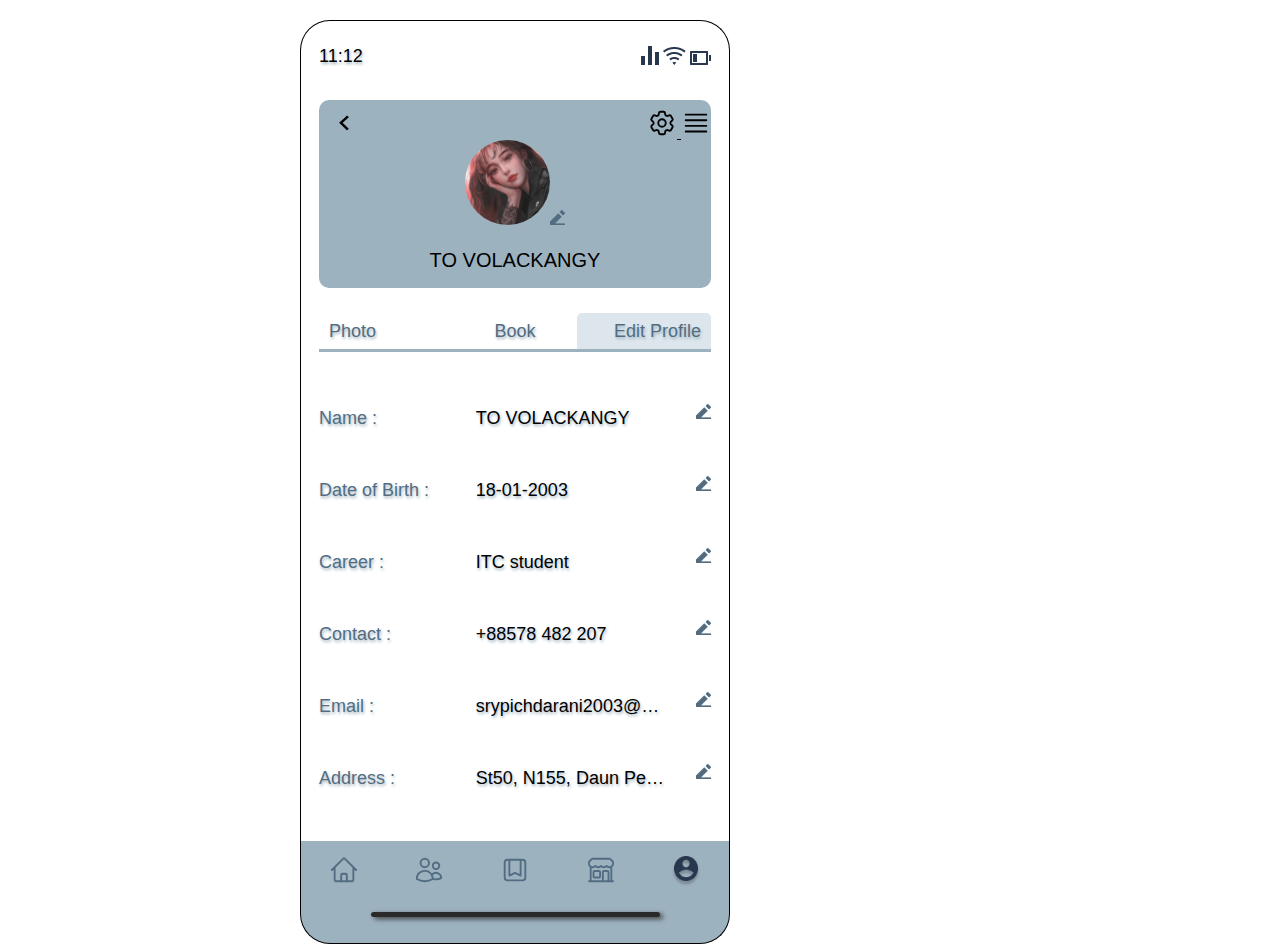
==== index.html @ e08df081 "rename to index.html" ====
<!DOCTYPE html>
<html lang="en">
<head>
    <meta charset="UTF-8">
    <meta name="viewport" content="width=device-width, initial-scale=1.0">
    <title>Document</title>
    <link rel="stylesheet" href="/assets/css/profile.css">
</head>
<body>
     <div class="wrapper">
        <div class="p1">
           <div class="row1">
                
                <div class="text-font">11:12</div>
                <div class="image_gr">
                  <img src="/assets/image/serverVector.png" alt="">
                  <img src="/assets/image/wifiSignal.png" alt="">
                  <img src="/assets/image/battery.png" alt="">
               </div>
            </div>
            <div class="row2">
               <div class="row2-1">
                  <div>
                     <img style="padding: 20px;" src="/assets/image/arrow.png" alt="">
                  </div>
                  <div class="img-gr">
                    <!-- <img src="/assets/image/tirer.png" alt=""> -->
                    <!-- <img src="/assets/image/Vector.png" alt=""> -->
                    <a href="/page5.html" style="color: black;" target="_parent">
                     <svg class="setting w-6 h-6" style="height: 30px; width: 30px;"xmlns="http://www.w3.org/2000/svg" fill="none" viewBox="0 0 24 24" stroke-width="1.5" stroke="currentColor" >
                        <path stroke-linecap="round" stroke-linejoin="round" d="M9.594 3.94c.09-.542.56-.94 1.11-.94h2.593c.55 0 1.02.398 1.11.94l.213 1.281c.063.374.313.686.645.87.074.04.147.083.22.127.324.196.72.257 1.075.124l1.217-.456a1.125 1.125 0 011.37.49l1.296 2.247a1.125 1.125 0 01-.26 1.431l-1.003.827c-.293.24-.438.613-.431.992a6.759 6.759 0 010 .255c-.007.378.138.75.43.99l1.005.828c.424.35.534.954.26 1.43l-1.298 2.247a1.125 1.125 0 01-1.369.491l-1.217-.456c-.355-.133-.75-.072-1.076.124a6.57 6.57 0 01-.22.128c-.331.183-.581.495-.644.869l-.213 1.28c-.09.543-.56.941-1.11.941h-2.594c-.55 0-1.02-.398-1.11-.94l-.213-1.281c-.062-.374-.312-.686-.644-.87a6.52 6.52 0 01-.22-.127c-.325-.196-.72-.257-1.076-.124l-1.217.456a1.125 1.125 0 01-1.369-.49l-1.297-2.247a1.125 1.125 0 01.26-1.431l1.004-.827c.292-.24.437-.613.43-.992a6.932 6.932 0 010-.255c.007-.378-.138-.75-.43-.99l-1.004-.828a1.125 1.125 0 01-.26-1.43l1.297-2.247a1.125 1.125 0 011.37-.491l1.216.456c.356.133.751.072 1.076-.124.072-.044.146-.087.22-.128.332-.183.582-.495.644-.869l.214-1.281z" />
                        <path stroke-linecap="round" stroke-linejoin="round" d="M15 12a3 3 0 11-6 0 3 3 0 016 0z" />
                     </svg>
                    </a>

                    <svg style="height: 30px; width: 30px;" xmlns="http://www.w3.org/2000/svg" fill="none" viewBox="0 0 24 24" stroke-width="1.5" stroke="currentColor" class="w-6 h-6 setting">
                       <path stroke-linecap="round" stroke-linejoin="round" d="M3.75 5.25h16.5m-16.5 4.5h16.5m-16.5 4.5h16.5m-16.5 4.5h16.5" />
                     </svg>
                     
                    
                 </div>
               </div>
               <div class="img-profile-div">
                  <img class='img-profile' src="/assets/image/page6/face2.jpg" alt="">
                  <div><img style="padding-top: 70px;"src="assets\image\pen.png" alt="pen-edit"></div>
                </div>
               <div><p style="font-family:'Lucida Sans', 'Lucida Sans Regular', 'Lucida Grande', 'Lucida Sans Unicode', Geneva, Verdana, sans-serif;font-size: 20px;">TO VOLACKANGY</p></div>
            </div>

            <div class="row3">
               
                  <a class="font f1 text-font" href="/page3.html" target="_parent" style="text-decoration:none"><div >Photo</div></a>
                  <div class="font f2 text-font">Book</div>
                  <div class="font f3 text-font">Edit Profile</div>
                  
            </div>
            <div class="line"></div>

            <div class="Row_info">
               <div>
                  <li class="lists">
                     <div class="list-title text-font">Name :</div>  
                     <div class=" list_col">
                        <div class="list-text text-font">TO  VOLACKANGY</div>
                        <div>
                           <img src="/assets/image/pen.png" alt="">
                        </div>
                     </div> 
                  </li>
                  <li class="lists" >
                     <div class="list-title text-font">Date of Birth :</div>
                     <div class=" list_col">
                        <div class="list-text text-font">18-01-2003</div>
                        <div>
                           <img src="/assets/image/pen.png" alt="">
                        </div>
                     </div>
                  </li>
                  <li class="lists">
                     <div class="list-title text-font">Career :</div>
                     <div class=" list_col">
                        <div class="list-text text-font">ITC student</div>
                        <div>
                           <img src="/assets/image/pen.png" alt="">
                        </div>
                     </div>
                  </li>
                  <li class="lists">
                     <div class="list-title text-font">Contact :</div>
                     <div class=" list_col">
                        <div class="list-text text-font">+88578 482 207</div>
                        <div>
                           <img src="/assets/image/pen.png" alt="">
                        </div>
                     </div>
                  </li>
                  <li class="lists">
                     <div class="list-title text-font">Email :</div>
                     <div class=" list_col">
                        <div class="list-text text-font">srypichdarani2003@gmail.com</div>
                        <div>
                           <img src="/assets/image/pen.png" alt="">
                        </div>
                     </div>
                  </li>
                  <li class="lists">
                     <div class="list-title text-font">Address :</div>
                     <div class=" list_col">
                        <div class="list-text text-font">St50, N155, Daun Penh, Phnom Penh of Cambodia</div>
                        <div>
                           <img src="/assets/image/pen.png" alt="">
                        </div>
                     </div>
                  </li>
               </div>
                
            </div>   
        </div>
        <div class="p2">
            <div class="p2-bottom">
               <a href="/page6.html" target="_parent">
                  <svg xmlns="http://www.w3.org/2000/svg" fill="none" viewBox="0 0 24 24" stroke-width="1.5" stroke="currentColor" class="w-6 h-6 Icon icon-style">
                     <path stroke-linecap="round" stroke-linejoin="round" d="M2.25 12l8.954-8.955c.44-.439 1.152-.439 1.591 0L21.75 12M4.5 9.75v10.125c0 .621.504 1.125 1.125 1.125H9.75v-4.875c0-.621.504-1.125 1.125-1.125h2.25c.621 0 1.125.504 1.125 1.125V21h4.125c.621 0 1.125-.504 1.125-1.125V9.75M8.25 21h8.25" />
                   </svg>
                   
               </a>
               <a href="/page8.html">
                  <svg  xmlns="http://www.w3.org/2000/svg" fill="none" viewBox="0 0 24 24" stroke-width="1.5" stroke="currentColor" class="w-6 h-6 Icon icon-style">
                     <path stroke-linecap="round" stroke-linejoin="round" d="M15 19.128a9.38 9.38 0 002.625.372 9.337 9.337 0 004.121-.952 4.125 4.125 0 00-7.533-2.493M15 19.128v-.003c0-1.113-.285-2.16-.786-3.07M15 19.128v.106A12.318 12.318 0 018.624 21c-2.331 0-4.512-.645-6.374-1.766l-.001-.109a6.375 6.375 0 0111.964-3.07M12 6.375a3.375 3.375 0 11-6.75 0 3.375 3.375 0 016.75 0zm8.25 2.25a2.625 2.625 0 11-5.25 0 2.625 2.625 0 015.25 0z" />
                   </svg>
               </a>
               <div>
                  <svg xmlns="http://www.w3.org/2000/svg" fill="none" viewBox="0 0 24 24" stroke-width="1.5" stroke="currentColor" class="w-6 h-6 Icon icon-style">
                     <path stroke-linecap="round" stroke-linejoin="round" d="M16.5 3.75V16.5L12 14.25 7.5 16.5V3.75m9 0H18A2.25 2.25 0 0120.25 6v12A2.25 2.25 0 0118 20.25H6A2.25 2.25 0 013.75 18V6A2.25 2.25 0 016 3.75h1.5m9 0h-9" />
                   </svg>
                   
               </div>
               <div >
                  <svg  xmlns="http://www.w3.org/2000/svg" fill="none" viewBox="0 0 24 24" stroke-width="1.5" stroke="currentColor" class="w-6 h-6 Icon icon-style">
                     <path stroke-linecap="round" stroke-linejoin="round" d="M13.5 21v-7.5a.75.75 0 01.75-.75h3a.75.75 0 01.75.75V21m-4.5 0H2.36m11.14 0H18m0 0h3.64m-1.39 0V9.349m-16.5 11.65V9.35m0 0a3.001 3.001 0 003.75-.615A2.993 2.993 0 009.75 9.75c.896 0 1.7-.393 2.25-1.016a2.993 2.993 0 002.25 1.016c.896 0 1.7-.393 2.25-1.016a3.001 3.001 0 003.75.614m-16.5 0a3.004 3.004 0 01-.621-4.72L4.318 3.44A1.5 1.5 0 015.378 3h13.243a1.5 1.5 0 011.06.44l1.19 1.189a3 3 0 01-.621 4.72m-13.5 8.65h3.75a.75.75 0 00.75-.75V13.5a.75.75 0 00-.75-.75H6.75a.75.75 0 00-.75.75v3.75c0 .415.336.75.75.75z" />
                  </svg>                   
               </div>
               <!-- <div>
                  <svg xmlns="http://www.w3.org/2000/svg" fill="none" viewBox="0 0 24 24" stroke-width="1.5" stroke="currentColor" class="w-6 h-6">
                  <path stroke-linecap="round" stroke-linejoin="round" d="M17.982 18.725A7.488 7.488 0 0012 15.75a7.488 7.488 0 00-5.982 2.975m11.963 0a9 9 0 10-11.963 0m11.963 0A8.966 8.966 0 0112 21a8.966 8.966 0 01-5.982-2.275M15 9.75a3 3 0 11-6 0 3 3 0 016 0z" />
                  </svg>
               </div> -->
               <img style="width: 30px;" src="/assets/image/nav_/pro_dark.png" alt="">

            </div>

            <div class="p2-line-wrap"><div class="p2-line"></div></div>

        </div>
     </div>
    
</body>
</html>
---- assets/css/profile.css ----
body{
    margin-left: 300px;
    margin-top: 20px;
 }
.wrapper{
    margin-top: 20px;      
}
.w{
    display: none;
}
.p1{
    height: 820px;
    overflow-y: hidden;
    width: 428px;
    background-color: white;
    border: solid 0.5px;
    border-bottom: none;
    border-top-left-radius: 30px;
    border-top-right-radius: 30px; 
    display: flex;
    flex-direction: column;
    align-items: center;
    
}
 
 .row1{
    /* background-color: rgb(216, 207, 207); */
    width: 392px;
    height: 19px;
    margin: 10px;
    margin-top: 25px;
    display:flex;
    justify-content: space-between;
}
.row2{
    width: 392px;
    height: 188px;
    margin-top: 25px;
    border-radius: 10px;
    background-color: rgba(157, 178, 191, 1);
    display: flex;
    flex-direction: column;
    align-items: center;
}
.row2-1{
    width: 392px;
    height: 30px;
    margin-top: 10px;
    display:flex;
    justify-content: space-between;   
    align-items: center;
}
/* .img-gr{
    padding: 20px;
} */
.setting:hover{
    cursor: pointer;
    color: white;
}
.img-profile-div{
    display: flex;
}
.img-profile{
    width: 85px;
    height: 85px;
    background-color: white;
    border-radius: 100%;
    /* border: solid 2px rgba(82, 109, 130, 0.85); */
}
img{

    object-fit: cover;
}
.font{
    font-size: 18px;
    line-height: 2;
    width: 33%;
    color: rgba(82, 109, 130, 1);
    text-shadow: 1px 2px 3px rgba(157, 178, 191, 1);
    font-family: 'Titillium Web', sans-serif;   
}
.font:hover{
    background-color: rgba(157, 178, 191, 1);
    border-top-left-radius: 5px;
    border-top-right-radius: 5px;
    color: black;
}
.text-font{
    font-size: 18px;
    text-shadow: 1px 2px 3px rgba(157, 178, 191, 1);
    font-family: 'Titillium Web', sans-serif;
}



.f1{
    padding-left: 10px;
}
.f2{
    display: flex;
    justify-content: center;
    /* background-color: brown; */
}
.f3{
    display: flex;
    padding-right: 10px;
    justify-content: end;
    background-color: rgb(221, 230, 237);
    border-top-left-radius: 5px;
    border-top-right-radius: 5px;
}
.line{
    /* border: solid 1px black; */
    background-color: rgba(157, 178, 191, 1);
    height: 3px;
    width: 392px; 
}

.row3{
    margin-top: 25px;
    width: 392px;
    display: flex;
    justify-content:space-between;

}
.Row_info{
    width: 392px;
    padding-top: 30px;
    line-height: 4;

}
.lists{
    list-style: none;
    display: flex;
    justify-content: space-between;
}
.list_col{
    display: flex;
    justify-content: space-between;
    width: 60%;
}
.list-title{
    color: rgba(82, 109, 130, 1);
}
.list-text{
    white-space: nowrap; 
    width: 80%; 
    overflow: hidden;
    text-overflow: ellipsis; 
}

.p2{
    height: 102px;
    width: 428px;
    border: solid 0.5px;
    border-top: none;
    background-color: rgba(157, 178, 191, 1);
    border-bottom-left-radius: 30px;
    border-bottom-right-radius: 30px;
   
}
.p2-bottom{
    height: 60%;
    display: flex;
    justify-content: space-around;
    align-items: center;
    
}
.Icon:hover{
    cursor: pointer;
    color: white;
}
.p2-line-wrap{
    height: 15%;
    display: flex;
    justify-content: center;
    align-items: end;
}
.p2-line{
    width: 289px;
    height: 5px;
    border-radius: 20px;
    background-color: rgb(43, 42, 42);
    box-shadow: 3px 2px 5px rgb(60, 61, 62);
}
.icon-style{
    width: 30px;
    color: rgba(82, 109, 130, 1);
}
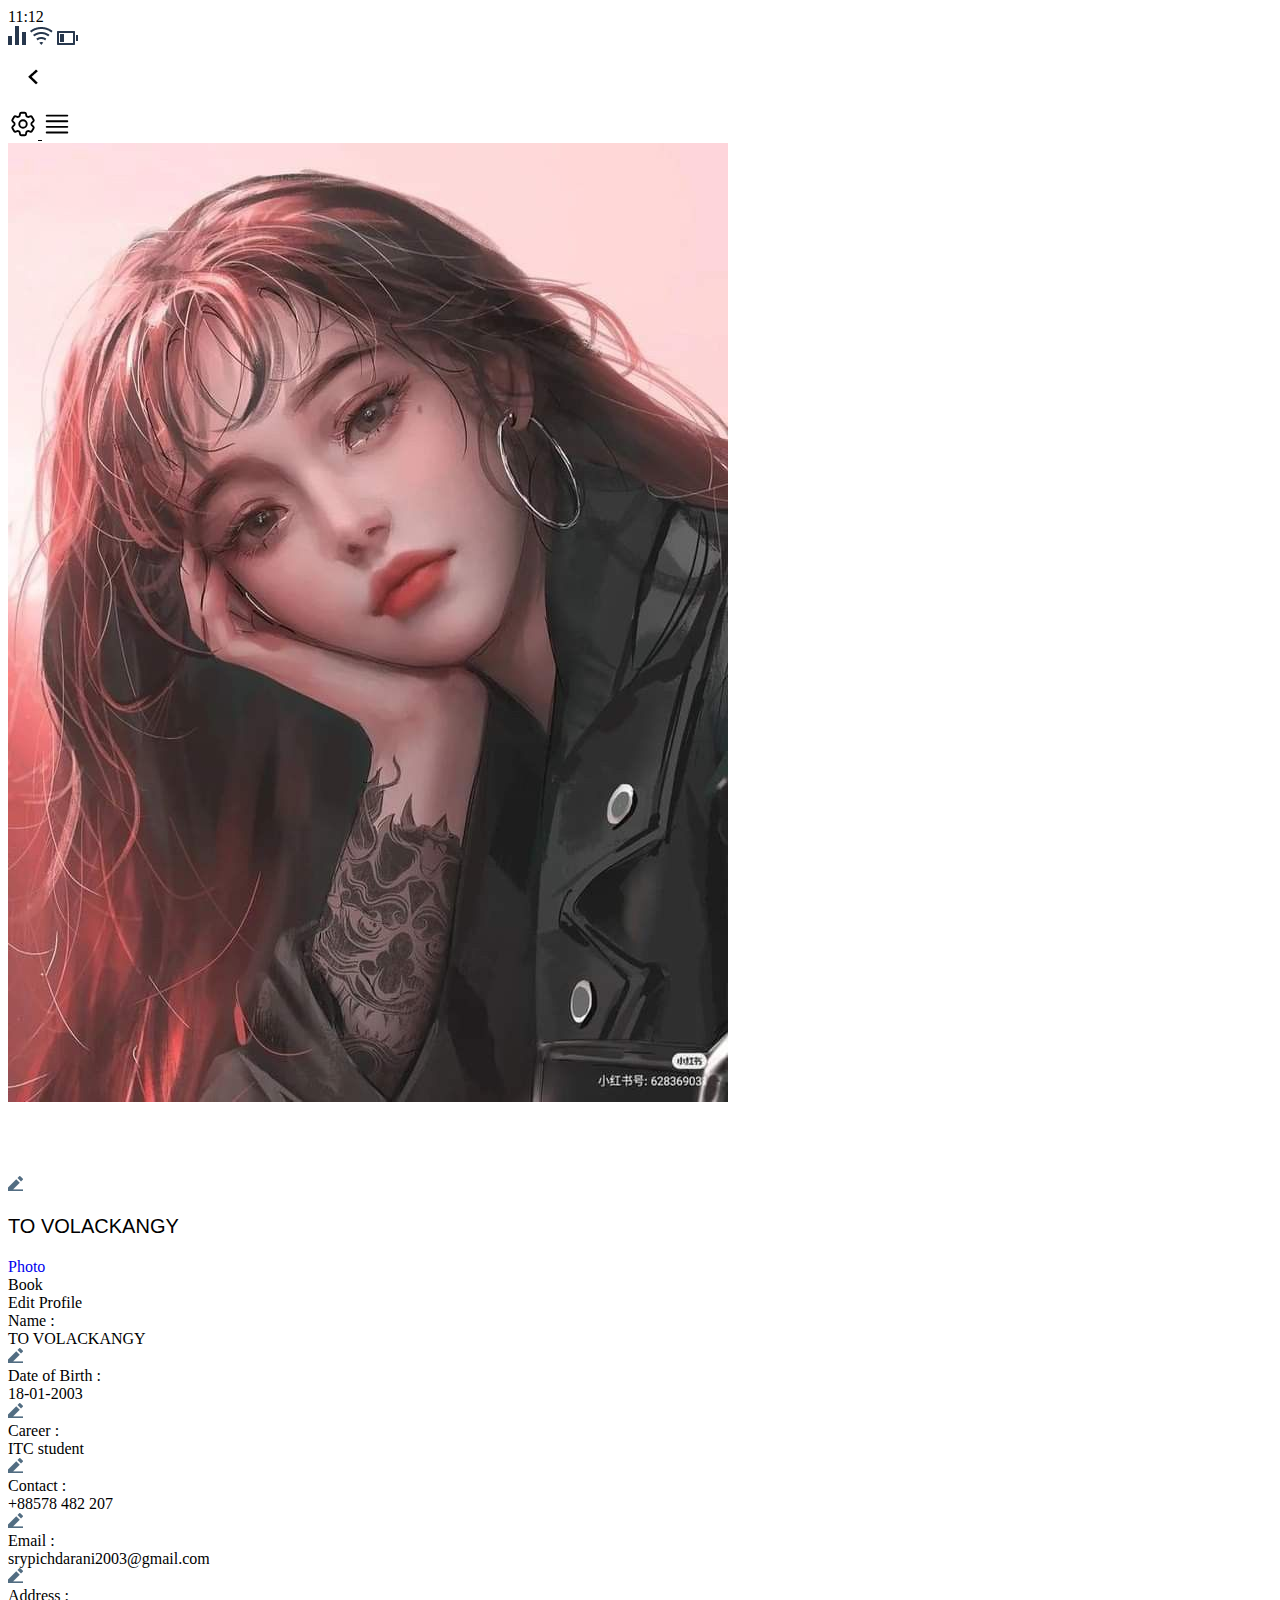
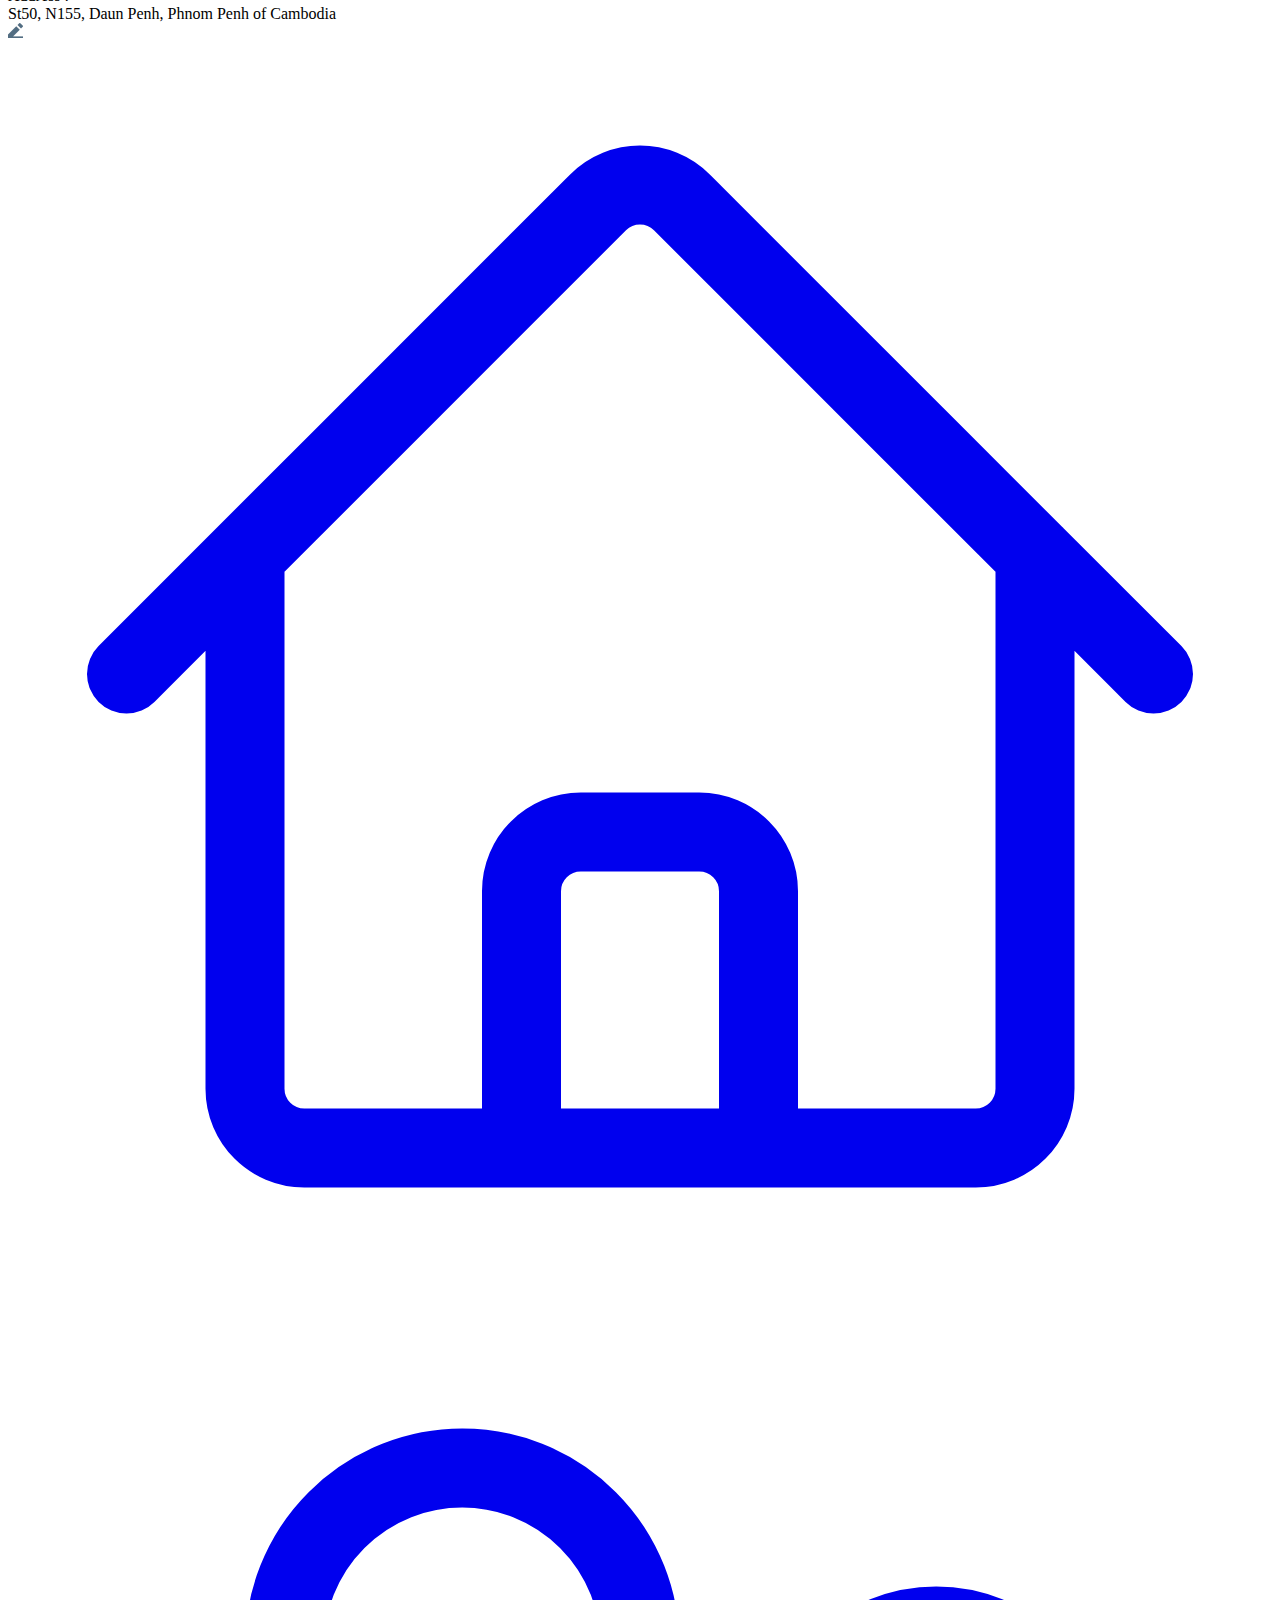
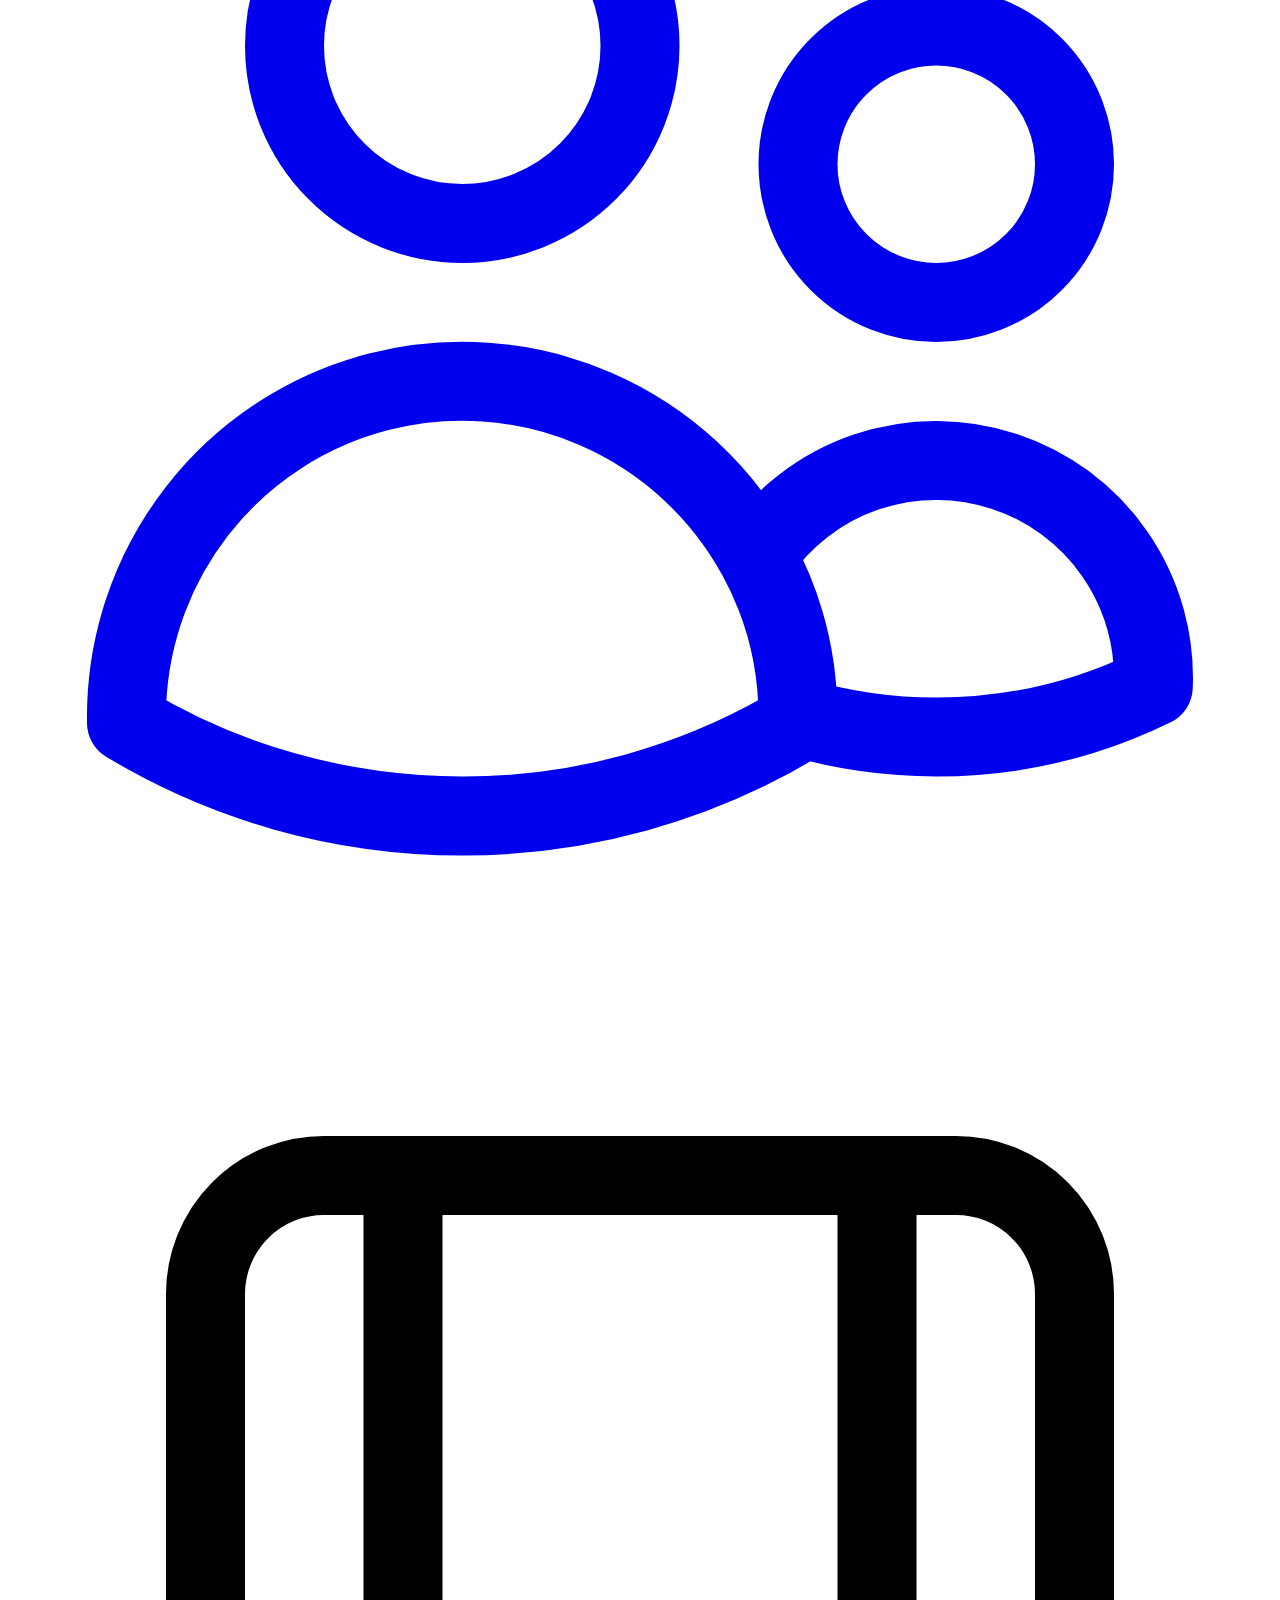
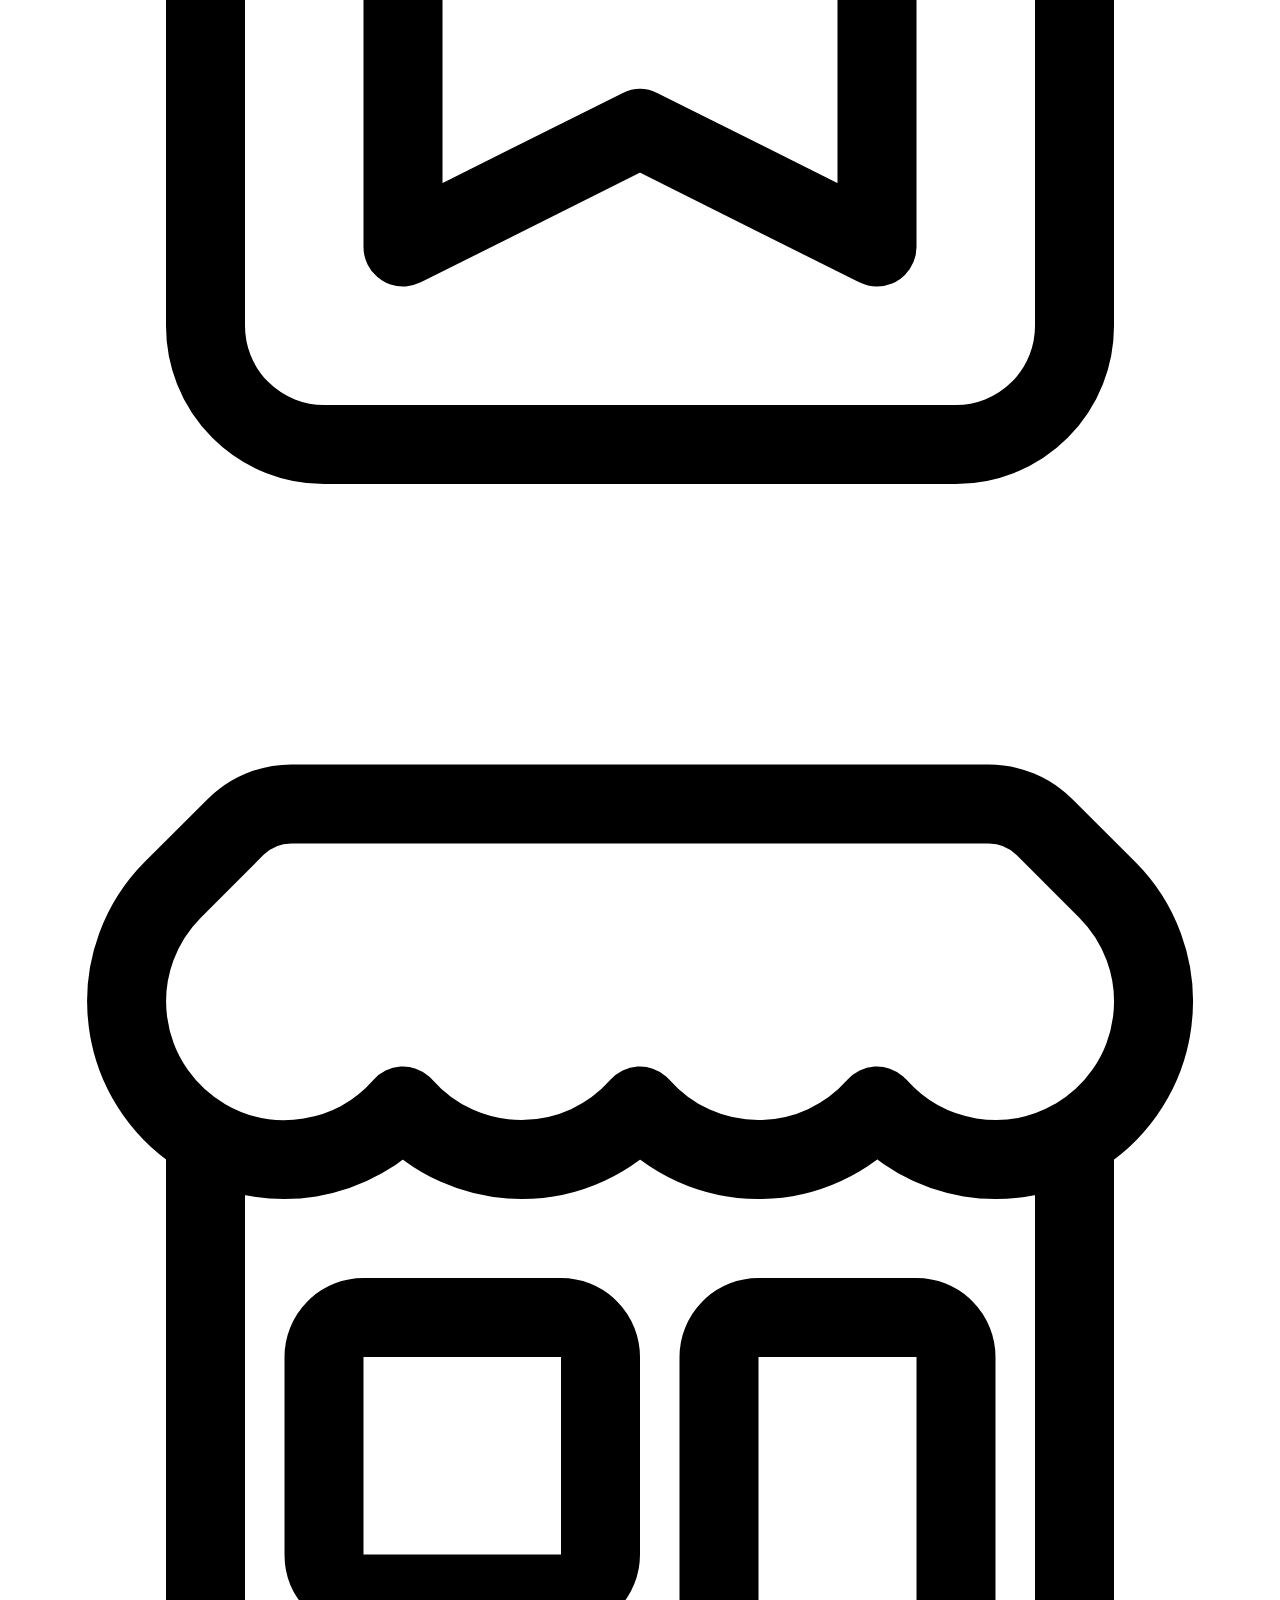
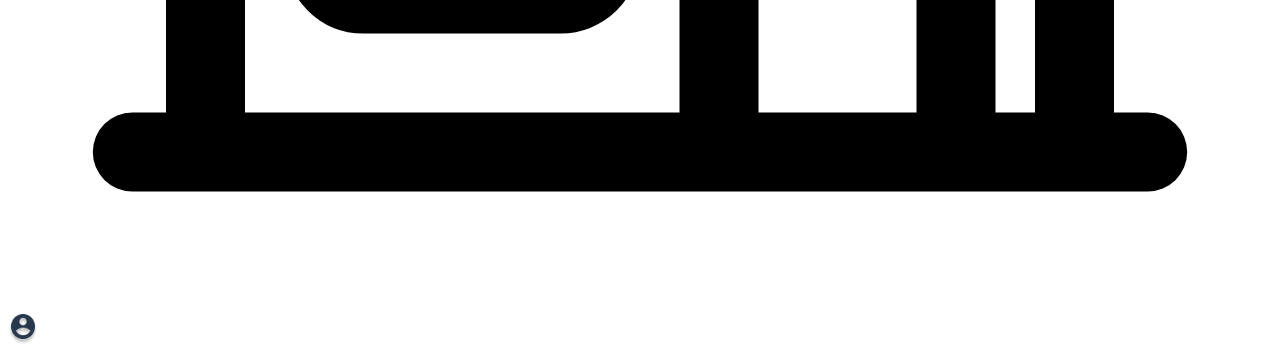
==== commit cc64c5ae: ".." ====
--- a/index.html
+++ b/index.html
@@ -4,7 +4,7 @@
     <meta charset="UTF-8">
     <meta name="viewport" content="width=device-width, initial-scale=1.0">
     <title>Document</title>
-    <link rel="stylesheet" href="/assets/css/profile.css">
+    <link rel="stylesheet" href="/assets/css/profile.css" type="css">
 </head>
 <body>
      <div class="wrapper">
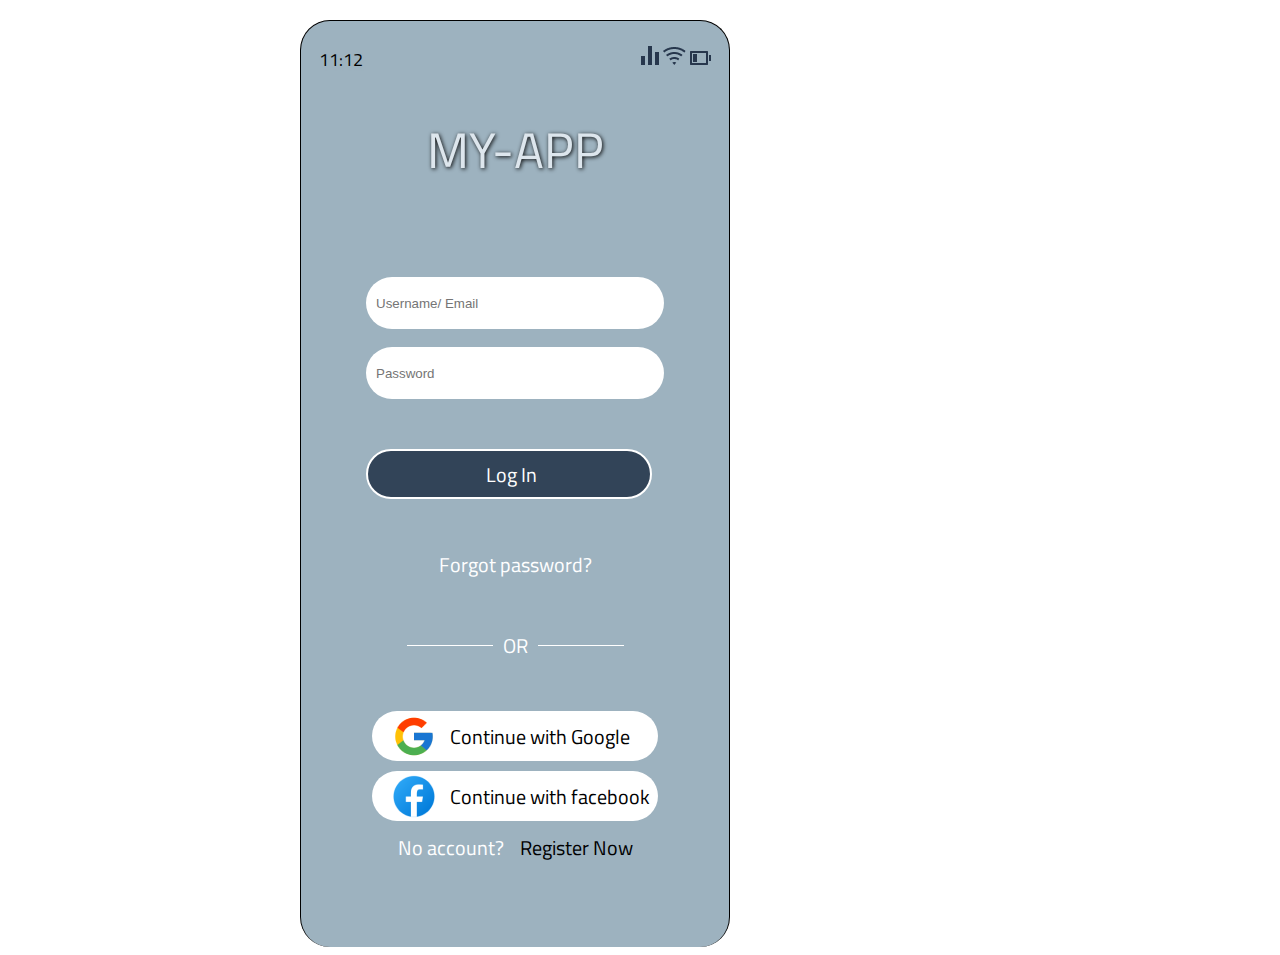
==== commit 5bd57057: "." ====
--- a/index.html
+++ b/index.html
@@ -3,156 +3,63 @@
 <head>
     <meta charset="UTF-8">
     <meta name="viewport" content="width=device-width, initial-scale=1.0">
-    <title>Document</title>
-    <link rel="stylesheet" href="/assets/css/profile.css" type="css">
+    <title>page1</title>
+    <link rel="stylesheet" href="/styles/page1.css">
+     
+    <!-- <link rel="stylesheet" href="/assets/css/page6.css"> -->
+    <link rel="preconnect" href="https://fonts.googleapis.com">
+    <link rel="preconnect" href="https://fonts.gstatic.com" crossorigin>
+    <link href="https://fonts.googleapis.com/css2?family=Titillium+Web:wght@300&display=swap" rel="stylesheet">
+   
 </head>
 <body>
-     <div class="wrapper">
+    <body>
+    <div class="wrapper">
         <div class="p1">
-           <div class="row1">
-                
+            <div class="row1">
                 <div class="text-font">11:12</div>
                 <div class="image_gr">
                   <img src="/assets/image/serverVector.png" alt="">
                   <img src="/assets/image/wifiSignal.png" alt="">
                   <img src="/assets/image/battery.png" alt="">
                </div>
+            </div>  <br><br>
+
+             <div class="font ">MY-APP</div> <br><br><br><br><br>
+
+             <div class="row2">
+                <input placeholder="Username/ Email" type="email"></input><br><br>
+               <div style="position: relative;">
+                    <input  class="user-email"  placeholder="Password" type="password"></input>
+                    <!-- <div id="svg">
+                        <svg  style="width: 20px;" xmlns="http://www.w3.org/2000/svg" fill="none" viewBox="0 0 24 24" stroke-width="1.5" stroke="currentColor" class="w-6 h-6">
+                            <path stroke-linecap="round" stroke-linejoin="round" d="M3.98 8.223A10.477 10.477 0 001.934 12C3.226 16.338 7.244 19.5 12 19.5c.993 0 1.953-.138 2.863-.395M6.228 6.228A10.45 10.45 0 0112 4.5c4.756 0 8.773 3.162 10.065 7.498a10.523 10.523 0 01-4.293 5.774M6.228 6.228L3 3m3.228 3.228l3.65 3.65m7.894 7.894L21 21m-3.228-3.228l-3.65-3.65m0 0a3 3 0 10-4.243-4.243m4.242 4.242L9.88 9.88" />
+                        </svg>
+                    </div> -->
+               </div>
+               <a href="/page6.html" target="_parent"><button class="logIn f">Log In</button></a>
             </div>
-            <div class="row2">
-               <div class="row2-1">
-                  <div>
-                     <img style="padding: 20px;" src="/assets/image/arrow.png" alt="">
-                  </div>
-                  <div class="img-gr">
-                    <!-- <img src="/assets/image/tirer.png" alt=""> -->
-                    <!-- <img src="/assets/image/Vector.png" alt=""> -->
-                    <a href="/page5.html" style="color: black;" target="_parent">
-                     <svg class="setting w-6 h-6" style="height: 30px; width: 30px;"xmlns="http://www.w3.org/2000/svg" fill="none" viewBox="0 0 24 24" stroke-width="1.5" stroke="currentColor" >
-                        <path stroke-linecap="round" stroke-linejoin="round" d="M9.594 3.94c.09-.542.56-.94 1.11-.94h2.593c.55 0 1.02.398 1.11.94l.213 1.281c.063.374.313.686.645.87.074.04.147.083.22.127.324.196.72.257 1.075.124l1.217-.456a1.125 1.125 0 011.37.49l1.296 2.247a1.125 1.125 0 01-.26 1.431l-1.003.827c-.293.24-.438.613-.431.992a6.759 6.759 0 010 .255c-.007.378.138.75.43.99l1.005.828c.424.35.534.954.26 1.43l-1.298 2.247a1.125 1.125 0 01-1.369.491l-1.217-.456c-.355-.133-.75-.072-1.076.124a6.57 6.57 0 01-.22.128c-.331.183-.581.495-.644.869l-.213 1.28c-.09.543-.56.941-1.11.941h-2.594c-.55 0-1.02-.398-1.11-.94l-.213-1.281c-.062-.374-.312-.686-.644-.87a6.52 6.52 0 01-.22-.127c-.325-.196-.72-.257-1.076-.124l-1.217.456a1.125 1.125 0 01-1.369-.49l-1.297-2.247a1.125 1.125 0 01.26-1.431l1.004-.827c.292-.24.437-.613.43-.992a6.932 6.932 0 010-.255c.007-.378-.138-.75-.43-.99l-1.004-.828a1.125 1.125 0 01-.26-1.43l1.297-2.247a1.125 1.125 0 011.37-.491l1.216.456c.356.133.751.072 1.076-.124.072-.044.146-.087.22-.128.332-.183.582-.495.644-.869l.214-1.281z" />
-                        <path stroke-linecap="round" stroke-linejoin="round" d="M15 12a3 3 0 11-6 0 3 3 0 016 0z" />
-                     </svg>
-                    </a>
+            <div class="Register f">Forgot password?</div>
+            <div class="wrap-ruler f">
+                <div class=" ruler"></div>
+                OR
+                <div class=" ruler"></div>
+            </div>
+            
+            <button class="btn f-btn Register"> <img class="img-btn" src="/assets/image/page1/Google.png" alt="google"> Continue with Google</button>
+               
+            <button class="btn f-btn Register"><img class="img-btn" src="/assets/image/page1/facebook.png" alt="google">Continue with facebook</button>      
+            <div >
+                <button class="Register f">No account?</button>
+                <a href="/page2.html" target="_parent"> <button class="Register f-btn">Register Now</button></a>
+                
+            </div> 
 
-                    <svg style="height: 30px; width: 30px;" xmlns="http://www.w3.org/2000/svg" fill="none" viewBox="0 0 24 24" stroke-width="1.5" stroke="currentColor" class="w-6 h-6 setting">
-                       <path stroke-linecap="round" stroke-linejoin="round" d="M3.75 5.25h16.5m-16.5 4.5h16.5m-16.5 4.5h16.5m-16.5 4.5h16.5" />
-                     </svg>
-                     
-                    
-                 </div>
-               </div>
-               <div class="img-profile-div">
-                  <img class='img-profile' src="/assets/image/page6/face2.jpg" alt="">
-                  <div><img style="padding-top: 70px;"src="assets\image\pen.png" alt="pen-edit"></div>
-                </div>
-               <div><p style="font-family:'Lucida Sans', 'Lucida Sans Regular', 'Lucida Grande', 'Lucida Sans Unicode', Geneva, Verdana, sans-serif;font-size: 20px;">TO VOLACKANGY</p></div>
-            </div>
+        </div>  
+        
+    </div>  
 
-            <div class="row3">
-               
-                  <a class="font f1 text-font" href="/page3.html" target="_parent" style="text-decoration:none"><div >Photo</div></a>
-                  <div class="font f2 text-font">Book</div>
-                  <div class="font f3 text-font">Edit Profile</div>
-                  
-            </div>
-            <div class="line"></div>
-
-            <div class="Row_info">
-               <div>
-                  <li class="lists">
-                     <div class="list-title text-font">Name :</div>  
-                     <div class=" list_col">
-                        <div class="list-text text-font">TO  VOLACKANGY</div>
-                        <div>
-                           <img src="/assets/image/pen.png" alt="">
-                        </div>
-                     </div> 
-                  </li>
-                  <li class="lists" >
-                     <div class="list-title text-font">Date of Birth :</div>
-                     <div class=" list_col">
-                        <div class="list-text text-font">18-01-2003</div>
-                        <div>
-                           <img src="/assets/image/pen.png" alt="">
-                        </div>
-                     </div>
-                  </li>
-                  <li class="lists">
-                     <div class="list-title text-font">Career :</div>
-                     <div class=" list_col">
-                        <div class="list-text text-font">ITC student</div>
-                        <div>
-                           <img src="/assets/image/pen.png" alt="">
-                        </div>
-                     </div>
-                  </li>
-                  <li class="lists">
-                     <div class="list-title text-font">Contact :</div>
-                     <div class=" list_col">
-                        <div class="list-text text-font">+88578 482 207</div>
-                        <div>
-                           <img src="/assets/image/pen.png" alt="">
-                        </div>
-                     </div>
-                  </li>
-                  <li class="lists">
-                     <div class="list-title text-font">Email :</div>
-                     <div class=" list_col">
-                        <div class="list-text text-font">srypichdarani2003@gmail.com</div>
-                        <div>
-                           <img src="/assets/image/pen.png" alt="">
-                        </div>
-                     </div>
-                  </li>
-                  <li class="lists">
-                     <div class="list-title text-font">Address :</div>
-                     <div class=" list_col">
-                        <div class="list-text text-font">St50, N155, Daun Penh, Phnom Penh of Cambodia</div>
-                        <div>
-                           <img src="/assets/image/pen.png" alt="">
-                        </div>
-                     </div>
-                  </li>
-               </div>
-                
-            </div>   
-        </div>
-        <div class="p2">
-            <div class="p2-bottom">
-               <a href="/page6.html" target="_parent">
-                  <svg xmlns="http://www.w3.org/2000/svg" fill="none" viewBox="0 0 24 24" stroke-width="1.5" stroke="currentColor" class="w-6 h-6 Icon icon-style">
-                     <path stroke-linecap="round" stroke-linejoin="round" d="M2.25 12l8.954-8.955c.44-.439 1.152-.439 1.591 0L21.75 12M4.5 9.75v10.125c0 .621.504 1.125 1.125 1.125H9.75v-4.875c0-.621.504-1.125 1.125-1.125h2.25c.621 0 1.125.504 1.125 1.125V21h4.125c.621 0 1.125-.504 1.125-1.125V9.75M8.25 21h8.25" />
-                   </svg>
-                   
-               </a>
-               <a href="/page8.html">
-                  <svg  xmlns="http://www.w3.org/2000/svg" fill="none" viewBox="0 0 24 24" stroke-width="1.5" stroke="currentColor" class="w-6 h-6 Icon icon-style">
-                     <path stroke-linecap="round" stroke-linejoin="round" d="M15 19.128a9.38 9.38 0 002.625.372 9.337 9.337 0 004.121-.952 4.125 4.125 0 00-7.533-2.493M15 19.128v-.003c0-1.113-.285-2.16-.786-3.07M15 19.128v.106A12.318 12.318 0 018.624 21c-2.331 0-4.512-.645-6.374-1.766l-.001-.109a6.375 6.375 0 0111.964-3.07M12 6.375a3.375 3.375 0 11-6.75 0 3.375 3.375 0 016.75 0zm8.25 2.25a2.625 2.625 0 11-5.25 0 2.625 2.625 0 015.25 0z" />
-                   </svg>
-               </a>
-               <div>
-                  <svg xmlns="http://www.w3.org/2000/svg" fill="none" viewBox="0 0 24 24" stroke-width="1.5" stroke="currentColor" class="w-6 h-6 Icon icon-style">
-                     <path stroke-linecap="round" stroke-linejoin="round" d="M16.5 3.75V16.5L12 14.25 7.5 16.5V3.75m9 0H18A2.25 2.25 0 0120.25 6v12A2.25 2.25 0 0118 20.25H6A2.25 2.25 0 013.75 18V6A2.25 2.25 0 016 3.75h1.5m9 0h-9" />
-                   </svg>
-                   
-               </div>
-               <div >
-                  <svg  xmlns="http://www.w3.org/2000/svg" fill="none" viewBox="0 0 24 24" stroke-width="1.5" stroke="currentColor" class="w-6 h-6 Icon icon-style">
-                     <path stroke-linecap="round" stroke-linejoin="round" d="M13.5 21v-7.5a.75.75 0 01.75-.75h3a.75.75 0 01.75.75V21m-4.5 0H2.36m11.14 0H18m0 0h3.64m-1.39 0V9.349m-16.5 11.65V9.35m0 0a3.001 3.001 0 003.75-.615A2.993 2.993 0 009.75 9.75c.896 0 1.7-.393 2.25-1.016a2.993 2.993 0 002.25 1.016c.896 0 1.7-.393 2.25-1.016a3.001 3.001 0 003.75.614m-16.5 0a3.004 3.004 0 01-.621-4.72L4.318 3.44A1.5 1.5 0 015.378 3h13.243a1.5 1.5 0 011.06.44l1.19 1.189a3 3 0 01-.621 4.72m-13.5 8.65h3.75a.75.75 0 00.75-.75V13.5a.75.75 0 00-.75-.75H6.75a.75.75 0 00-.75.75v3.75c0 .415.336.75.75.75z" />
-                  </svg>                   
-               </div>
-               <!-- <div>
-                  <svg xmlns="http://www.w3.org/2000/svg" fill="none" viewBox="0 0 24 24" stroke-width="1.5" stroke="currentColor" class="w-6 h-6">
-                  <path stroke-linecap="round" stroke-linejoin="round" d="M17.982 18.725A7.488 7.488 0 0012 15.75a7.488 7.488 0 00-5.982 2.975m11.963 0a9 9 0 10-11.963 0m11.963 0A8.966 8.966 0 0112 21a8.966 8.966 0 01-5.982-2.275M15 9.75a3 3 0 11-6 0 3 3 0 016 0z" />
-                  </svg>
-               </div> -->
-               <img style="width: 30px;" src="/assets/image/nav_/pro_dark.png" alt="">
-
-            </div>
-
-            <div class="p2-line-wrap"><div class="p2-line"></div></div>
-
-        </div>
-     </div>
+</body>
     
 </body>
 </html>--- a/styles/page1.css
+++ b/styles/page1.css
@@ -0,0 +1,133 @@
+body{
+    margin-left: 300px;
+    margin-top: 20px;
+ }
+.wrapper{
+    margin-top: 20px; 
+         
+}
+  
+.p1{
+    height: 926px;
+    overflow-y: hidden;
+    width: 428px;
+    background-color: rgba(157, 178, 191, 1);
+    border: solid 0.5px;
+    border-bottom: none;
+    border-radius: 30px; 
+    display: flex;
+    flex-direction: column;
+    align-items: center;
+    
+}
+.row1{
+    /* background-color: rgb(216, 207, 207); */
+    width: 392px;
+    height: 19px;
+    margin: 10px;
+    margin-top: 25px;
+    display:flex;
+    justify-content: space-between;
+}
+
+.font{
+    font-size: 50px;
+    color: rgba(221, 230, 237, 1);
+    text-shadow: 1px 1px 4px rgb(0, 0, 0);
+    font-family: 'Titillium Web', sans-serif;
+}
+input{
+    width: 286px;
+    height: 50px;
+    border-radius: 31px;
+    border: 0;
+    padding-left: 10px;
+    /* position: relative; */
+    
+}
+.user-email{
+    width: 286px;
+    height: 50px;
+    border-radius: 31px;
+    border: 0;
+    padding-left: 10px;
+    background-color: white;
+
+}
+.logIn{
+    width: 286px;
+    height: 50px;
+    border-radius: 31px;
+    border: solid 2px white;
+    background-color: rgba(39, 55, 77, 0.9);
+    padding-left: 10px;  
+    margin-top: 50px; 
+    margin-bottom: 50px; 
+}
+.f{
+    font-size: 20px;
+    color: white;
+    font-family: 'Titillium Web', sans-serif;
+}
+/* #svg{
+    position: absolute;
+    left: 250px;
+    top: 15px;
+    z-index: 1;
+} */
+
+.wrap-ruler{
+    display: flex;
+    align-items: center;  
+    margin-top: 50px;
+    margin-bottom: 50px; 
+}
+.ruler{
+    margin: 10px;
+    width: 86px;
+    height: 1px;
+    background-color: white;
+    /* border: 0.5px solid black; */
+}
+.btn{
+    width: 286px;
+    height: 50px;
+    border-radius: 31px;
+    border: 0;
+    background-color: white;
+    margin-bottom: 10px;
+    display: flex;
+    align-items: center;
+}
+.f-btn{
+    font-size: 20px;
+    color: black;
+    font-family: 'Titillium Web', sans-serif;
+}
+.img-btn{
+     margin: 10px;
+}
+button{
+    border: 0;
+    background-color: rgba(157, 178, 191, 1);
+}
+.Register:hover{
+    cursor: pointer;
+    text-decoration: underline;
+}
+.logIn:hover{
+    box-shadow: 0px 1px 5px rgba(39, 55, 77, 0.9);
+    /* background-color: rgba(157, 178, 191, 1); */
+    border: solid 2px black;
+
+}
+/* ------------------------------- */
+.text-font{
+    font-size: 18px;
+    text-shadow: 1px 2px 3px rgba(157, 178, 191, 1);
+    font-family: 'Titillium Web', sans-serif;
+}
+
+
+
+
--- a/assets/css/page6.css
+++ b/assets/css/page6.css
@@ -0,0 +1,101 @@
+.body-scroll{
+    /* overflow: hidden; */
+    overflow-y: scroll; /*Add the ability to scroll */
+}   
+/* Hide scrollbar for Chrome, Safari and Opera */
+.body-scroll::-webkit-scrollbar {
+    display: none;
+}
+/* Hide scrollbar for IE, Edge and Firefox */
+.body-scroll {
+  -ms-overflow-style: none;  /* IE and Edge */
+  scrollbar-width: none;  /* Firefox */
+
+}
+.first-row{
+    width: 392px;
+    display: flex;
+}
+.svg{
+    width: 18px;
+}
+.f{
+    padding-top: 20px;
+    color: rgba(82, 109, 130, 1);
+}
+ 
+.circle{
+    width: 41px;
+    height: 41px;
+    border-radius: 100%;
+    background-color: gray;
+    border: solid 1.5px rgba(157, 178, 191, 1);
+    object-fit: cover;
+}
+.profile-div{
+    width: 392px;
+    padding-top: 10px;
+    display: flex;
+    align-items: center;
+}
+.profile-font{
+    margin-left: 10px;
+    color: rgba(82, 109, 130, 1);
+    /* text-shadow: 1px 2px 3px rgba(157, 178, 191, 1); */
+    font-size: 18px;
+    font-family: 'Titillium Web', sans-serif;   
+}
+.time{
+    font-size: 10px;
+    color: gray;
+}
+.post-image{
+    width: 392px;
+    height: 180px;
+    margin-top: 10px;
+    border-radius: 5px ;
+    border: solid 1.5px rgba(157, 178, 191, 1);
+    background-color: gray;
+    /* filter: blur(4px); */
+    object-fit: cover;
+}
+.comment-wrap{
+    padding-top: 2px;
+    width: 392px;
+    display: flex;
+    justify-content: space-between;
+    align-items: center;
+}
+.cm{
+    font-size: 10px;
+    font-family: 'Titillium Web', sans-serif;
+    color: rgba(82, 109, 130, 1);
+}
+.c-w{
+    display: flex;
+    flex-direction: column;
+}
+
+.Text-post{
+    width: 392px;
+    font-size: 18px;
+    height: 100px;
+    font-family: 'Titillium Web', sans-serif;
+    color: black;
+    text-decoration:underline 0.5px rgba(157, 178, 191, 1);
+    text-align: center;
+    text-shadow: 1px 2px 2px rgba(157, 178, 191, 1);
+}
+/* ---------------------- */
+.icon-style-2:hover{
+    background-color:rgba(157, 178, 191, 1); ;
+    color: white;
+}
+.comment-icon:hover{
+    cursor: pointer;
+    width: 23px; height: 23 px;
+    background-color: rgba(157, 178, 191, 1);
+    border-radius: 3px;display:flex;
+    justify-content: center;
+     align-items: center;
+  }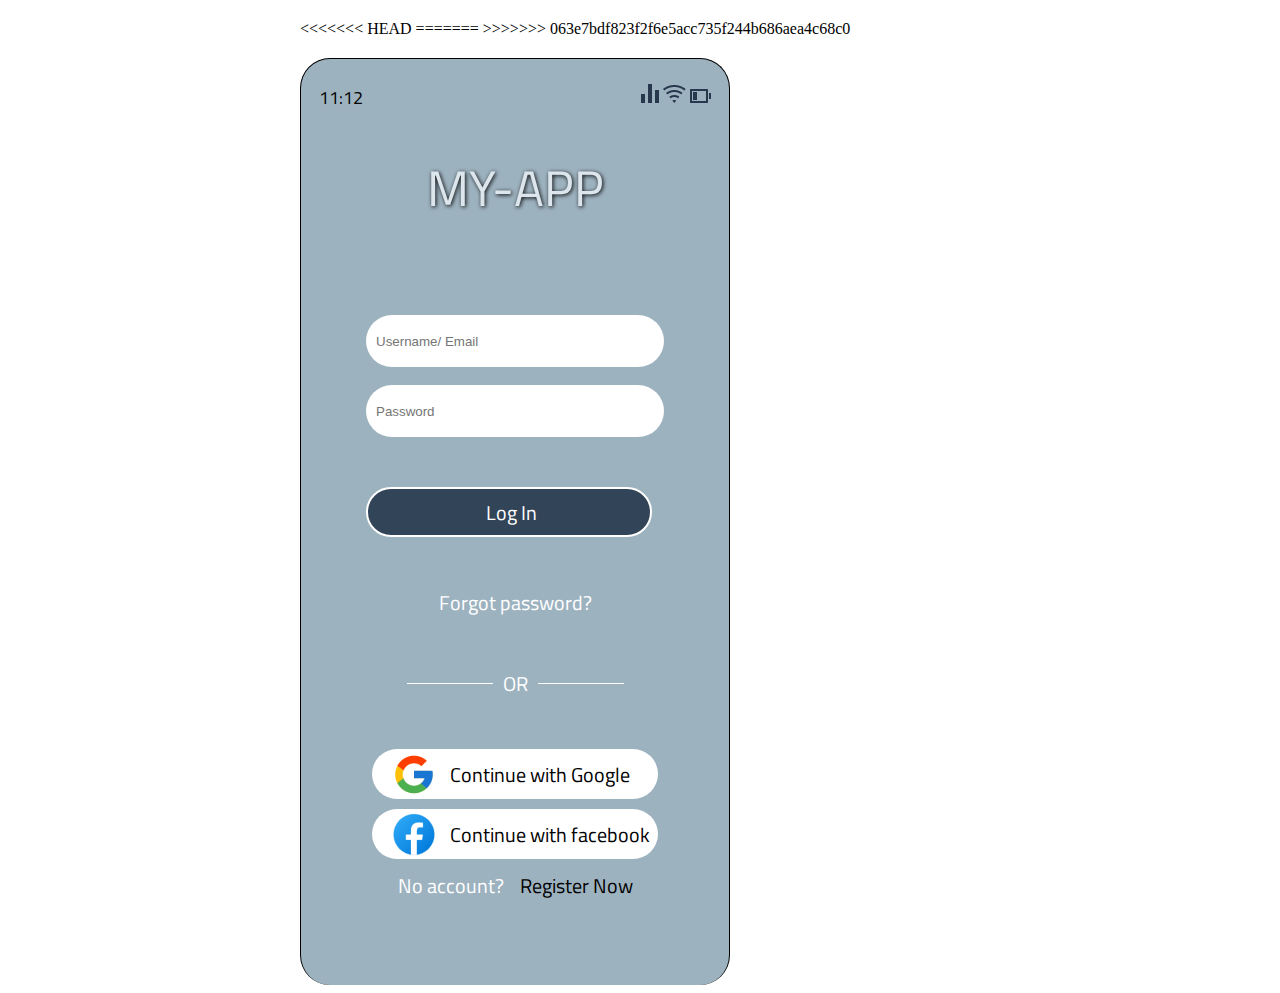
==== commit f43087a7: "Update index.html" ====
--- a/index.html
+++ b/index.html
@@ -3,6 +3,7 @@
 <head>
     <meta charset="UTF-8">
     <meta name="viewport" content="width=device-width, initial-scale=1.0">
+<<<<<<< HEAD
     <title>page1</title>
     <link rel="stylesheet" href="/styles/page1.css">
      
@@ -11,6 +12,10 @@
     <link rel="preconnect" href="https://fonts.gstatic.com" crossorigin>
     <link href="https://fonts.googleapis.com/css2?family=Titillium+Web:wght@300&display=swap" rel="stylesheet">
    
+=======
+    <title>Document</title>
+    <link rel="stylesheet" href="styles/profile.css" type="css">
+>>>>>>> 063e7bdf823f2f6e5acc735f244b686aea4c68c0
 </head>
 <body>
     <body>
@@ -62,4 +67,4 @@
 </body>
     
 </body>
-</html>+</html>
--- a/styles/profile.css
+++ b/styles/profile.css
@@ -0,0 +1,189 @@
+ body{
+    margin-left: 300px;
+    margin-top: 20px;
+ }
+.wrapper{
+    margin-top: 20px;      
+}
+.w{
+    display: none;
+}
+.p1{
+    height: 820px;
+    overflow-y: hidden;
+    width: 428px;
+    background-color: white;
+    border: solid 0.5px;
+    border-bottom: none;
+    border-top-left-radius: 30px;
+    border-top-right-radius: 30px; 
+    display: flex;
+    flex-direction: column;
+    align-items: center;
+    
+}
+ 
+ .row1{
+    /* background-color: rgb(216, 207, 207); */
+    width: 392px;
+    height: 19px;
+    margin: 10px;
+    margin-top: 25px;
+    display:flex;
+    justify-content: space-between;
+}
+.row2{
+    width: 392px;
+    height: 188px;
+    margin-top: 25px;
+    border-radius: 10px;
+    background-color: rgba(157, 178, 191, 1);
+    display: flex;
+    flex-direction: column;
+    align-items: center;
+}
+.row2-1{
+    width: 392px;
+    height: 30px;
+    margin-top: 10px;
+    display:flex;
+    justify-content: space-between;   
+    align-items: center;
+}
+/* .img-gr{
+    padding: 20px;
+} */
+.setting:hover{
+    cursor: pointer;
+    color: white;
+}
+.img-profile-div{
+    display: flex;
+}
+.img-profile{
+    width: 85px;
+    height: 85px;
+    background-color: white;
+    border-radius: 100%;
+    /* border: solid 2px rgba(82, 109, 130, 0.85); */
+}
+img{
+
+    object-fit: cover;
+}
+.font{
+    font-size: 18px;
+    line-height: 2;
+    width: 33%;
+    color: rgba(82, 109, 130, 1);
+    text-shadow: 1px 2px 3px rgba(157, 178, 191, 1);
+    font-family: 'Titillium Web', sans-serif;   
+}
+.font:hover{
+    background-color: rgba(157, 178, 191, 1);
+    border-top-left-radius: 5px;
+    border-top-right-radius: 5px;
+    color: black;
+}
+.text-font{
+    font-size: 18px;
+    text-shadow: 1px 2px 3px rgba(157, 178, 191, 1);
+    font-family: 'Titillium Web', sans-serif;
+}
+
+
+
+.f1{
+    padding-left: 10px;
+}
+.f2{
+    display: flex;
+    justify-content: center;
+    /* background-color: brown; */
+}
+.f3{
+    display: flex;
+    padding-right: 10px;
+    justify-content: end;
+    background-color: rgb(221, 230, 237);
+    border-top-left-radius: 5px;
+    border-top-right-radius: 5px;
+}
+.line{
+    /* border: solid 1px black; */
+    background-color: rgba(157, 178, 191, 1);
+    height: 3px;
+    width: 392px; 
+}
+
+.row3{
+    margin-top: 25px;
+    width: 392px;
+    display: flex;
+    justify-content:space-between;
+
+}
+.Row_info{
+    width: 392px;
+    padding-top: 30px;
+    line-height: 4;
+
+}
+.lists{
+    list-style: none;
+    display: flex;
+    justify-content: space-between;
+}
+.list_col{
+    display: flex;
+    justify-content: space-between;
+    width: 60%;
+}
+.list-title{
+    color: rgba(82, 109, 130, 1);
+}
+.list-text{
+    white-space: nowrap; 
+    width: 80%; 
+    overflow: hidden;
+    text-overflow: ellipsis; 
+}
+
+.p2{
+    height: 102px;
+    width: 428px;
+    border: solid 0.5px;
+    border-top: none;
+    background-color: rgba(157, 178, 191, 1);
+    border-bottom-left-radius: 30px;
+    border-bottom-right-radius: 30px;
+   
+}
+.p2-bottom{
+    height: 60%;
+    display: flex;
+    justify-content: space-around;
+    align-items: center;
+    
+}
+.Icon:hover{
+    cursor: pointer;
+    color: white;
+}
+.p2-line-wrap{
+    height: 15%;
+    display: flex;
+    justify-content: center;
+    align-items: end;
+}
+.p2-line{
+    width: 289px;
+    height: 5px;
+    border-radius: 20px;
+    background-color: rgb(43, 42, 42);
+    box-shadow: 3px 2px 5px rgb(60, 61, 62);
+}
+.icon-style{
+    width: 30px;
+    color: rgba(82, 109, 130, 1);
+}
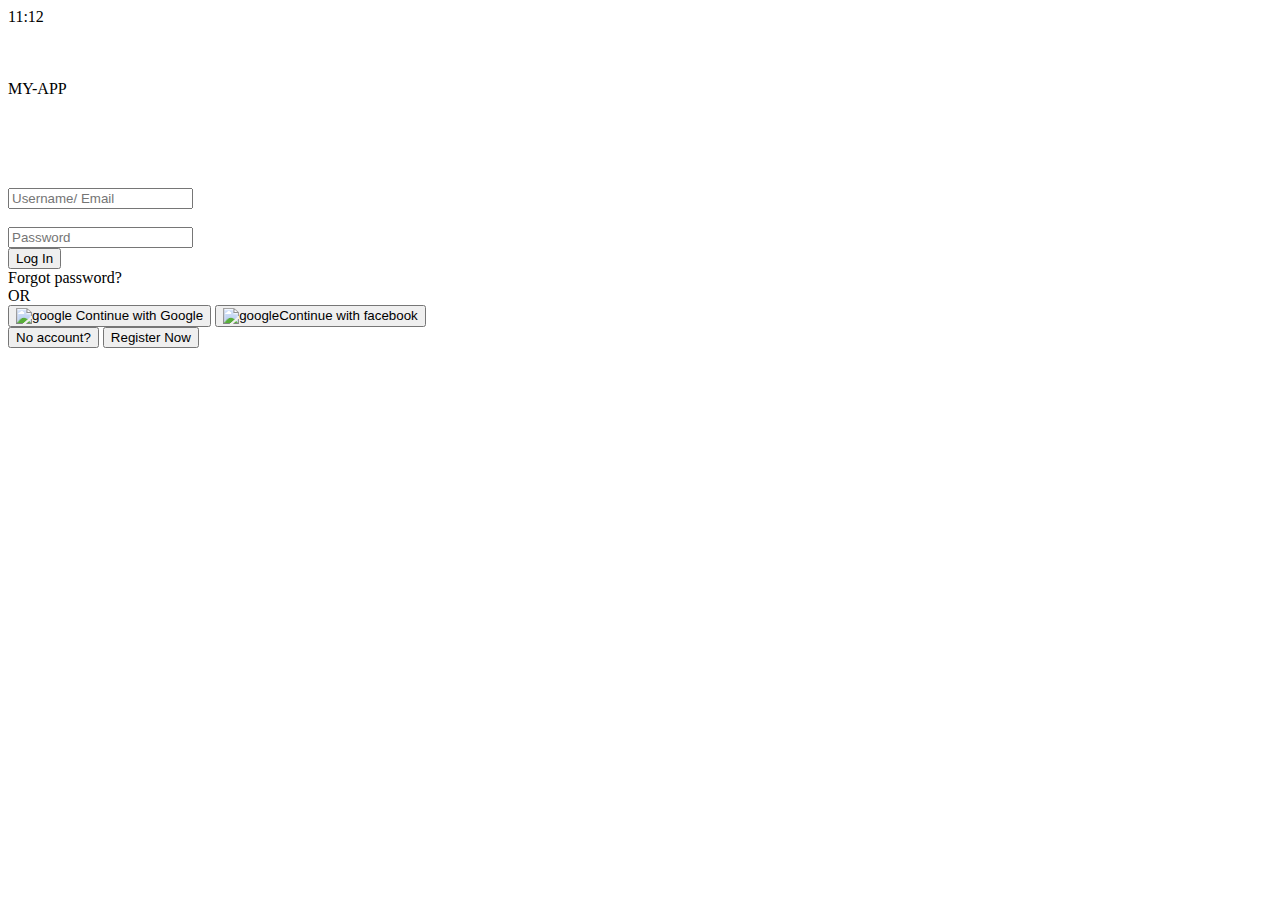
==== commit cec491cf: "..." ====
--- a/index.html
+++ b/index.html
@@ -3,19 +3,19 @@
 <head>
     <meta charset="UTF-8">
     <meta name="viewport" content="width=device-width, initial-scale=1.0">
-<<<<<<< HEAD
+<!-- <<<<<<< HEAD -->
     <title>page1</title>
-    <link rel="stylesheet" href="/styles/page1.css">
+    <link rel="stylesheet" href="../Web-Design/styles/page1.css">
      
     <!-- <link rel="stylesheet" href="/assets/css/page6.css"> -->
     <link rel="preconnect" href="https://fonts.googleapis.com">
     <link rel="preconnect" href="https://fonts.gstatic.com" crossorigin>
     <link href="https://fonts.googleapis.com/css2?family=Titillium+Web:wght@300&display=swap" rel="stylesheet">
    
-=======
+<!-- ======= -->
     <title>Document</title>
     <link rel="stylesheet" href="styles/profile.css" type="css">
->>>>>>> 063e7bdf823f2f6e5acc735f244b686aea4c68c0
+<!-- >>>>>>> 063e7bdf823f2f6e5acc735f244b686aea4c68c0 -->
 </head>
 <body>
     <body>
@@ -24,9 +24,9 @@
             <div class="row1">
                 <div class="text-font">11:12</div>
                 <div class="image_gr">
-                  <img src="/assets/image/serverVector.png" alt="">
-                  <img src="/assets/image/wifiSignal.png" alt="">
-                  <img src="/assets/image/battery.png" alt="">
+                  <img src="../Web-Design/assets/image/serverVector.png" alt="">
+                  <img src="../Web-Design/assets/image/wifiSignal.png" alt="">
+                  <img src="../Web-Design/assets/image/battery.png" alt="">
                </div>
             </div>  <br><br>
 
@@ -51,12 +51,12 @@
                 <div class=" ruler"></div>
             </div>
             
-            <button class="btn f-btn Register"> <img class="img-btn" src="/assets/image/page1/Google.png" alt="google"> Continue with Google</button>
+            <button class="btn f-btn Register"> <img class="img-btn" src="../Web-Design/assets/image/page1/Google.png" alt="google"> Continue with Google</button>
                
-            <button class="btn f-btn Register"><img class="img-btn" src="/assets/image/page1/facebook.png" alt="google">Continue with facebook</button>      
+            <button class="btn f-btn Register"><img class="img-btn" src="../Web-Design/assets/image/page1/facebook.png" alt="google">Continue with facebook</button>      
             <div >
                 <button class="Register f">No account?</button>
-                <a href="/page2.html" target="_parent"> <button class="Register f-btn">Register Now</button></a>
+                <a href="../Web-Design/page2.html" target="_parent"> <button class="Register f-btn">Register Now</button></a>
                 
             </div> 
 
